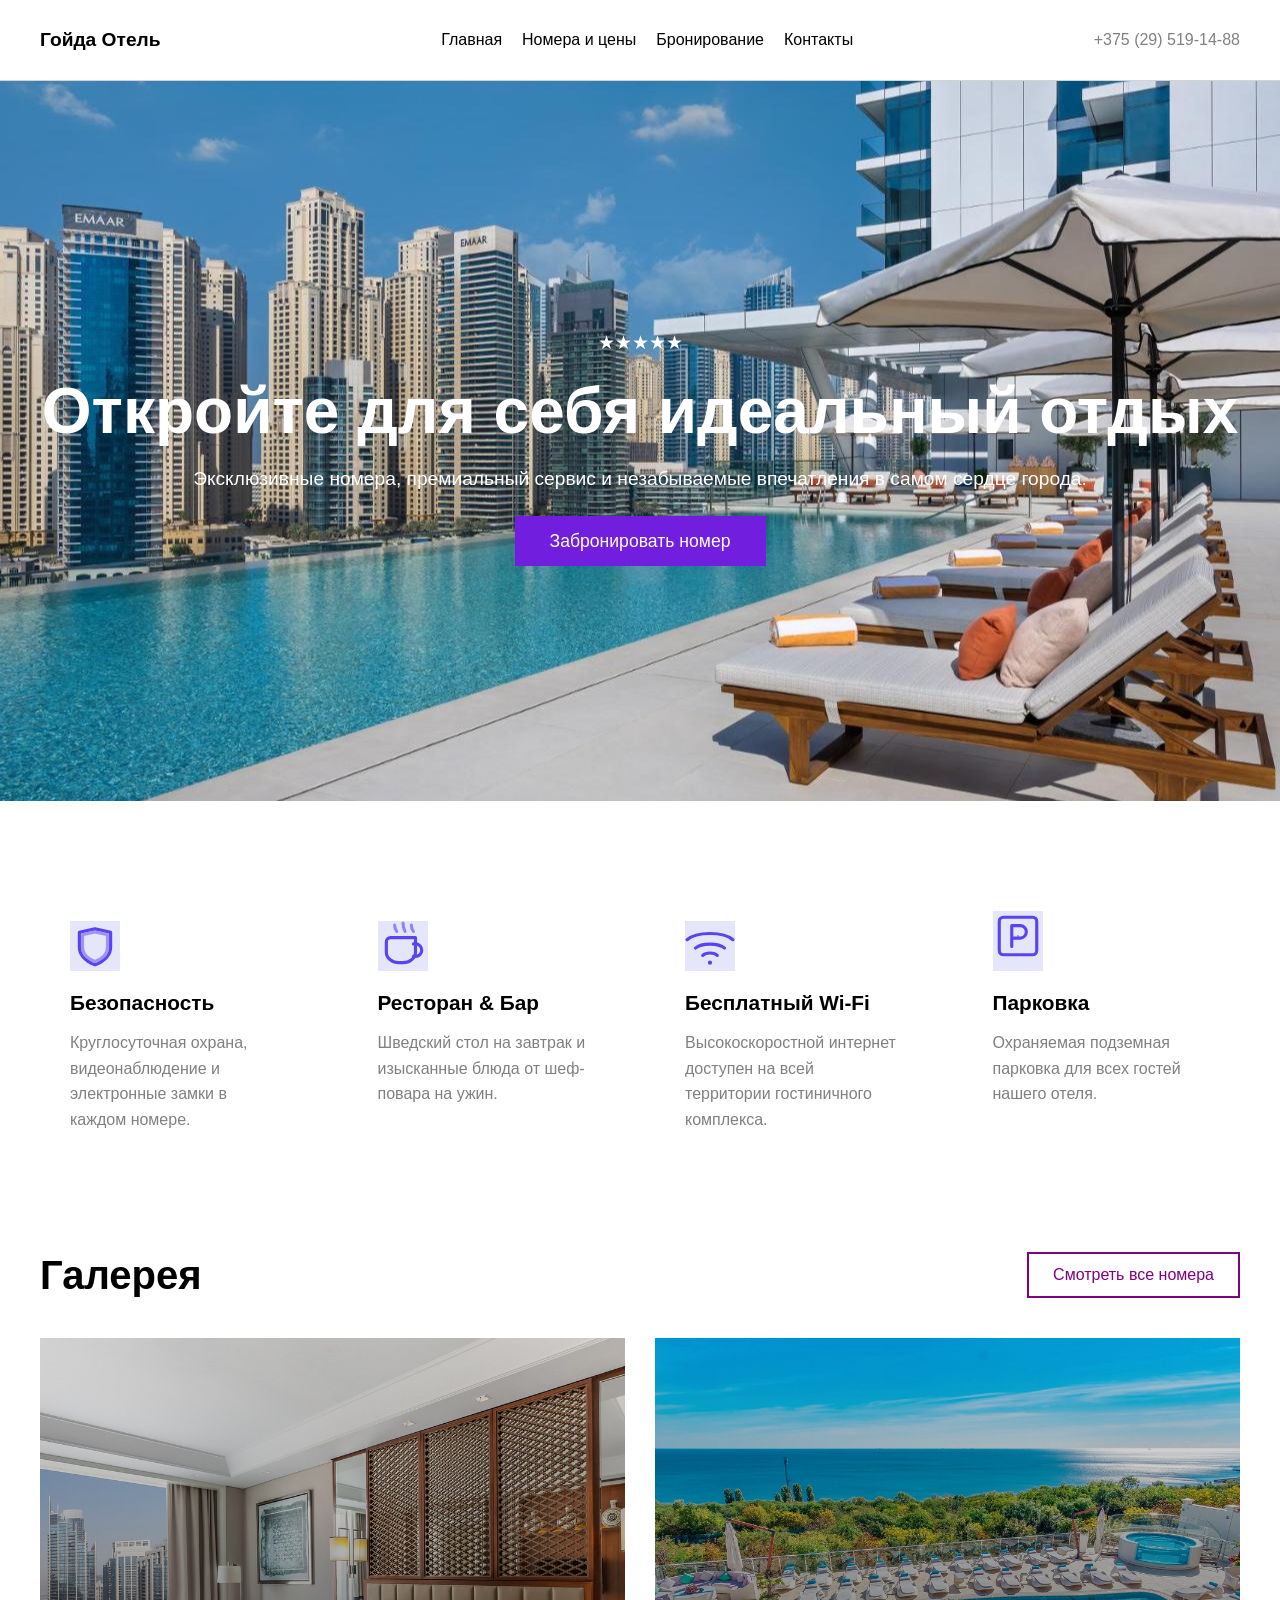
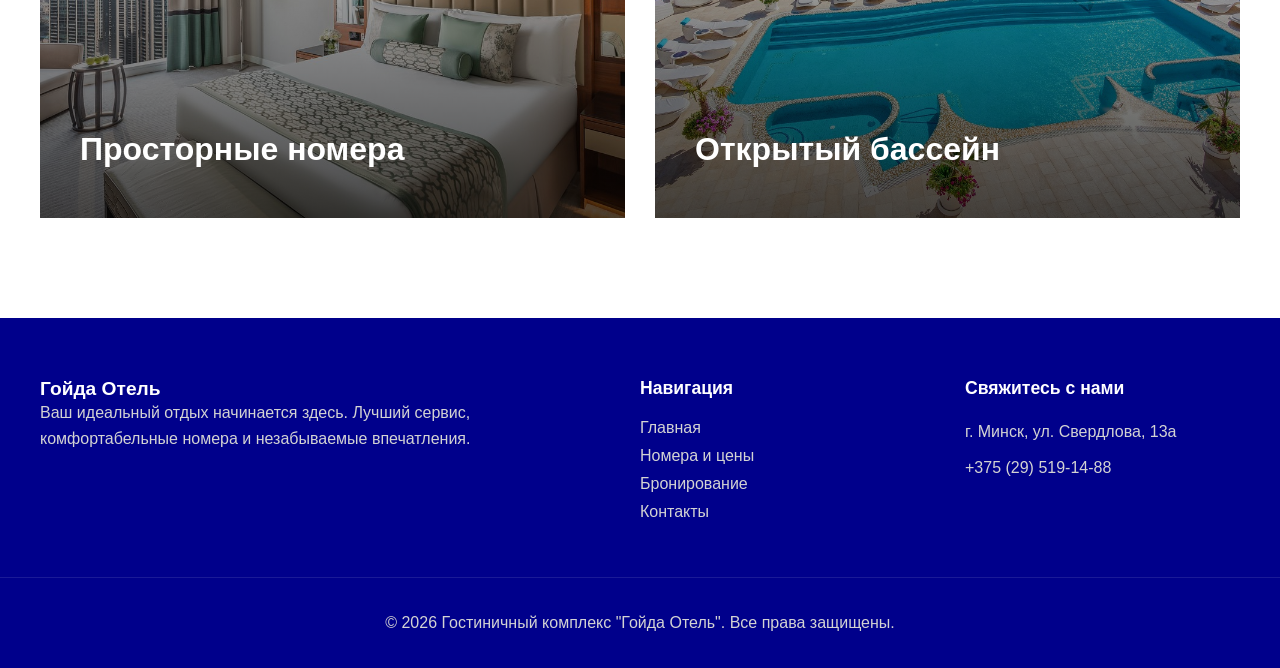
==== index.html @ 668d2824 "Создание репозитория" ====
<!DOCTYPE html>
<html>
<head>
    <meta name="viewport" content="width=device-width, initial-scale=1.0">
    <title>Гостиничный комплекс "Гойда Отель"</title>
    <link rel="stylesheet" href="css/style.css">
</head>
<body>
    <header class="header">
        <div class="container">
            <div class="logo">
                <span class="logo-text" id="logo"></span>
            </div>
            <nav class="nav"><ul id="nav"></ul></nav>
            <div class="contact-info">
                <span id="phone"></span>
            </div>
        </div>
    </header>

    <main>
        <section class="hero">
            <div class="hero-box">
                <div class="rating">★★★★★</div>
                <h1 id="title-hero"></h1>
                <p id="desc-hero"></p>
                <a href="rooms.html" class="btn">Забронировать номер</a>
            </div>
        </section>

        <section class="features container">
            <div class="section-h2">
                <h2 id="title-feat"></h2>
                <p id="desc-feat"></p>
            </div>
            <div class="grid">
                <div class="card">
                    <div class="icon">
    <svg viewBox="0 0 24 24" fill="none" stroke="#5b42f3" stroke-width="1.5" stroke-linecap="round" stroke-linejoin="round">
        <path d="M12 21.05c-5.28-1.96-7.5-5.32-7.5-8.3V5.4l7.5-1.67 7.5 1.67v7.35c0 2.98-2.22 6.34-7.5 8.3z"></path>
        <path d="M12 19.45c-4.63-1.8-6-4.62-6-6.7V6.6l6-1.33 6 1.33v6.15c0 2.08-1.37 4.9-6 6.7z" opacity="0.5"></path>
    </svg>
</div>
                    <h3>Безопасность</h3>
                    <p>Круглосуточная охрана, видеонаблюдение и электронные замки в каждом номере.</p>
                </div>
                <div class="card">
                    <div class="icon">
    <svg viewBox="0 0 24 24" fill="none" stroke="#5b42f3" stroke-width="1.5" stroke-linecap="round" stroke-linejoin="round">
        <path d="M17 8H6a2 2 0 0 0-2 2v5c0 3 3 5 6 5h2c3 0 6-2 6-5V8z"></path>
        <path d="M17 11h1a3 3 0 0 1 0 6h-1"></path>
        <path d="M8 2c0 1.5.5 2.5 1 3" opacity="0.6"></path>
        <path d="M12 1c0 2 .5 3 1 4" opacity="0.6"></path>
        <path d="M16 2c0 1.5.5 2.5 1 3" opacity="0.6"></path>
    </svg>
</div>
                    <h3>Ресторан & Бар</h3>
                    <p>Шведский стол на завтрак и изысканные блюда от шеф-повара на ужин.</p>
                </div>
                <div class="card">
                   <div class="icon">
    <svg viewBox="0 0 24 24" fill="none" stroke="#5b42f3" stroke-width="1.5" stroke-linecap="round" stroke-linejoin="round">
        <path d="M1 9c4.5-4 17.5-4 22 0"></path>
        <path d="M5 13c3-2.5 11-2.5 14 0"></path>
        <path d="M8.5 16.5c1.5-1.5 5.5-1.5 7 0"></path>
        <circle cx="12" cy="20" r="1" fill="#5b42f3" stroke="none"></circle>
    </svg>
</div>
                    <h3>Бесплатный Wi-Fi</h3>
                    <p>Высокоскоростной интернет доступен на всей территории гостиничного комплекса.</p>
                </div>
                <div class="card">
                    <div class="icon">
    <div class="icon">
    <svg viewBox="0 0 24 24" fill="none" stroke="#5b42f3" stroke-width="1.5" stroke-linecap="round" stroke-linejoin="round">
        <rect x="3" y="3" width="18" height="18" rx="2" ry="2"></rect>
        <path d="M9 17V7h4a3 3 0 0 1 0 6H9"></path>
        <circle cx="12" cy="12" r="0.5" fill="#5b42f3" stroke="none" opacity="0.6"></circle>
    </svg>
</div>
</div>
                    <h3>Парковка</h3>
                    <p>Охраняемая подземная парковка для всех гостей нашего отеля.</p>
                </div>
            </div>
        </section>

        <section class="gallery container">
            <div class="gallery-h">
                <h2>Галерея</h2>
                <a href="#" class="link">Смотреть все номера</a>
            </div>
            <div class="grid">
                <div class="card" style="background-image: linear-gradient(to top, rgba(0,0,0,0.7), transparent), url('img/room.jpg');">
                    <h3>Просторные номера</h3>
                </div>
                <div class="card" style="background-image: linear-gradient(to top, rgba(0,0,0,0.7), transparent), url('img/pool.jpg');">
                    <h3>Открытый бассейн</h3>
                </div>
            </div>
        </section>
    </main>

    <footer class="footer">
        <div class="container footer-grid">
            <div class="col">
                <div class="logo">
                    <span id="logo-footer"></span>
                </div>
                <p id="desc-footer" class="text"></p>
            </div>
            <div class="col">
                <h4>Навигация</h4>
                <ul id="nav-footer"></ul>
            </div>
            <div class="col">
                <h4>Свяжитесь с нами</h4>
                <p class="text" id="addr-footer"></p>
                <p class="text" id="phone-footer"></p>
            </div>
        </div>
        <div class="footer-bottom">
            <p id="copy"></p>
        </div>
    </footer>

    <script src="js/main.js"></script>
</body>
</html>
---- css/style.css ----
body {
  margin: 0;
  font-family: "Arial", sans-serif;
  color: black;
  background-color: white;
}

.container {
  max-width: 1200px;
  margin: 0 auto;
  padding: 0 20px;
}

.header {
  background: white;
  padding: 15px 0;
  border-bottom: 1px solid lightgray;
}

.header .container {
  display: -webkit-box;
  display: -ms-flexbox;
  display: flex;
  -webkit-box-pack: justify;
      -ms-flex-pack: justify;
          justify-content: space-between;
  -webkit-box-align: center;
      -ms-flex-align: center;
          align-items: center;
}

.logo {
  display: -webkit-box;
  display: -ms-flexbox;
  display: flex;
  font-weight: bold;
  font-size: 1.2rem;
}

.nav ul {
  display: -webkit-box;
  display: -ms-flexbox;
  display: flex;
  list-style: none;
  gap: 20px;
}

.nav li {
  font-weight: 500;
}

.nav a {
  text-decoration: none;
  color: inherit;
}

.contact-info {
  display: -webkit-box;
  display: -ms-flexbox;
  display: flex;
  -webkit-box-align: center;
      -ms-flex-align: center;
          align-items: center;
  gap: 8px;
  color: gray;
  font-weight: 500;
}

.hero {
  height: 80vh;
  display: -webkit-box;
  display: -ms-flexbox;
  display: flex;
  -webkit-box-align: center;
      -ms-flex-align: center;
          align-items: center;
  -webkit-box-pack: center;
      -ms-flex-pack: center;
          justify-content: center;
  text-align: center;
  background: url("../img/hotel-bg.jpg") no-repeat center/cover;
  color: white;
}

.hero-box {
  font-size: 1.2rem;
}

.hero h1 {
  font-size: 4rem;
  margin: 20px 0;
}

.hero p {
  font-size: 1.2rem;
  margin-bottom: 40px;
}

.btn {
  background: rgb(113, 30, 222);
  color: white;
  border: none;
  padding: 15px 35px;
  font-size: 1.1rem;
  cursor: pointer;
  text-decoration: none;
}

.btn-alt {
  width: 100%;
  padding: 14px;
  border: 2px solid lavender;
  background: transparent;
  color: purple;
  font-weight: 700;
  cursor: pointer;
  text-decoration: none;
}

.grid {
  display: grid;
  grid-template-columns: repeat(auto-fit, minmax(250px, 1fr));
  gap: 30px;
}

#rooms-list {
  grid-template-columns: repeat(auto-fit, minmax(350px, 1fr));
  margin: 50px 0 100px 0;
}

.contacts {
  grid-template-columns: 1fr 1.2fr !important;
  margin-bottom: 100px;
}

.card {
  background: white;
  padding: 40px 30px;
}

.icon {
  width: 50px;
  height: 50px;
  background: lavender;
  display: -webkit-box;
  display: -ms-flexbox;
  display: flex;
  -webkit-box-align: center;
      -ms-flex-align: center;
          align-items: center;
  -webkit-box-pack: center;
      -ms-flex-pack: center;
          justify-content: center;
  margin-bottom: 20px;
}

.card h3 {
  margin: 0 0 15px 0;
  font-size: 1.3rem;
}

.card p {
  color: gray;
  margin: 0;
  line-height: 1.6;
}

.section-h2 {
  text-align: center;
  margin: 80px 0 50px 0;
}

.section-h2 h2 {
  font-size: 2.5rem;
  margin-bottom: 15px;
}

.section-h2 p {
  color: gray;
  font-size: 1.1rem;
  max-width: 600px;
  margin: 0 auto;
}

.features {
  margin-bottom: 80px;
}

.gallery {
  margin-bottom: 100px;
}

.gallery-h {
  display: -webkit-box;
  display: -ms-flexbox;
  display: flex;
  -webkit-box-pack: justify;
      -ms-flex-pack: justify;
          justify-content: space-between;
  -webkit-box-align: end;
      -ms-flex-align: end;
          align-items: flex-end;
  margin-bottom: 40px;
}

.gallery-h h2 {
  font-size: 2.5rem;
  margin: 0;
}

.link {
  color: purple;
  text-decoration: none;
  font-weight: 500;
  padding: 12px 24px;
  border: 2px solid purple;
  display: inline-block;
}

.gallery .grid {
  grid-template-columns: 1fr 1fr;
}

.gallery .card {
  height: 400px;
  background-size: cover;
  background-position: center;
  display: -webkit-box;
  display: -ms-flexbox;
  display: flex;
  -webkit-box-orient: vertical;
  -webkit-box-direction: normal;
      -ms-flex-direction: column;
          flex-direction: column;
  -webkit-box-pack: end;
      -ms-flex-pack: end;
          justify-content: flex-end;
  padding: 40px;
  color: white;
}

.gallery .card h3 {
  font-size: 2rem;
  margin: 0 0 10px 0;
  padding: 0;
}

.gallery .card p {
  margin: 0;
  font-size: 1.1rem;
}

.footer {
  background: darkblue;
  color: white;
  padding: 60px 0 20px 0;
}

.footer-grid {
  display: grid;
  grid-template-columns: 2fr 1fr 1fr;
  gap: 50px;
  margin-bottom: 40px;
}

.col {
  color: white;
}

.col h4 {
  margin: 0 0 20px 0;
  font-size: 1.1rem;
}

.text {
  color: lightgray;
  line-height: 1.6;
  margin: 0 0 10px 0;
}

.footer ul {
  list-style: none;
  padding: 0;
}

.footer li {
  margin-bottom: 10px;
}

.footer a {
  color: lightgray;
  text-decoration: none;
}

.footer-bottom {
  text-align: center;
  padding-top: 20px;
  border-top: 1px solid rgba(255, 255, 255, 0.1);
  color: lightgray;
}

.room-card {
  background: white;
}

#rooms-list .card {
  background: white;
  padding: 0;
}

.img {
  height: 280px;
  background-size: cover;
  background-position: center;
  position: relative;
}

.badge {
  position: absolute;
  top: 20px;
  right: 20px;
  background: white;
  padding: 10px 20px;
  font-weight: 700;
}

.info {
  padding: 30px;
}

.tag {
  color: purple;
  font-weight: 600;
  font-size: 0.9rem;
  display: block;
  margin-bottom: 12px;
  background: lavender;
  width: -webkit-fit-content;
  width: -moz-fit-content;
  width: fit-content;
  padding: 4px 12px;
}

.info h3 {
  margin: 0 0 15px 0;
  font-size: 1.6rem;
  color: black;
}

.info p {
  color: gray;
  line-height: 1.6;
  margin-bottom: 25px;
  height: 75px;
  overflow: hidden;
}

.form {
  background: white;
  padding: 40px;
}

.form h3 {
  margin-bottom: 30px;
  font-size: 1.5rem;
}

.row {
  display: -webkit-box;
  display: -ms-flexbox;
  display: flex;
}

.group {
  -webkit-box-flex: 1;
      -ms-flex: 1;
          flex: 1;
}

.group label {
  display: block;
  margin-bottom: 8px;
  font-weight: 500;
}

.group input,
.group textarea {
  width: 100%;
  padding: 12px 16px;
  border: 1px solid lightgray;
  background: whitesmoke;
  font-family: inherit;
}

.form button {
  width: 100%;
  padding: 14px;
  border: 2px solid lavender;
  background: transparent;
  color: purple;
  font-weight: 700;
  cursor: pointer;
}

.item {
  display: -webkit-box;
  display: -ms-flexbox;
  display: flex;
  gap: 20px;
  margin-bottom: 25px;
}

.item strong {
  display: block;
  margin-bottom: 4px;
}

.item p,
.item div {
  color: gray;
  margin: 0;
  font-size: 0.95rem;
  line-height: 1.5;
}

@media (max-width: 1024px) {
  .hero h1 {
    font-size: 3rem;
  }
  .hero p {
    font-size: 1rem;
  }
  .section-h2 h2 {
    font-size: 2rem;
  }
  .grid {
    grid-template-columns: repeat(auto-fit, minmax(200px, 1fr));
  }
  .gallery .grid {
    grid-template-columns: 1fr;
  }
}
@media (max-width: 768px) {
  .header .nav ul {
    display: none;
  }
  .hero {
    height: 60vh;
    padding: 20px;
  }
  .hero h1 {
    font-size: 2.5rem;
  }
  .hero p {
    font-size: 0.9rem;
  }
  .btn {
    padding: 12px 25px;
    font-size: 1rem;
  }
  .room-grid {
    grid-template-columns: 1fr;
  }
  .grid {
    grid-template-columns: 1fr;
  }
  .footer-grid {
    grid-template-columns: 1fr;
  }
  .row {
    -webkit-box-orient: vertical;
    -webkit-box-direction: normal;
        -ms-flex-direction: column;
            flex-direction: column;
  }
}/*# sourceMappingURL=style.css.map */
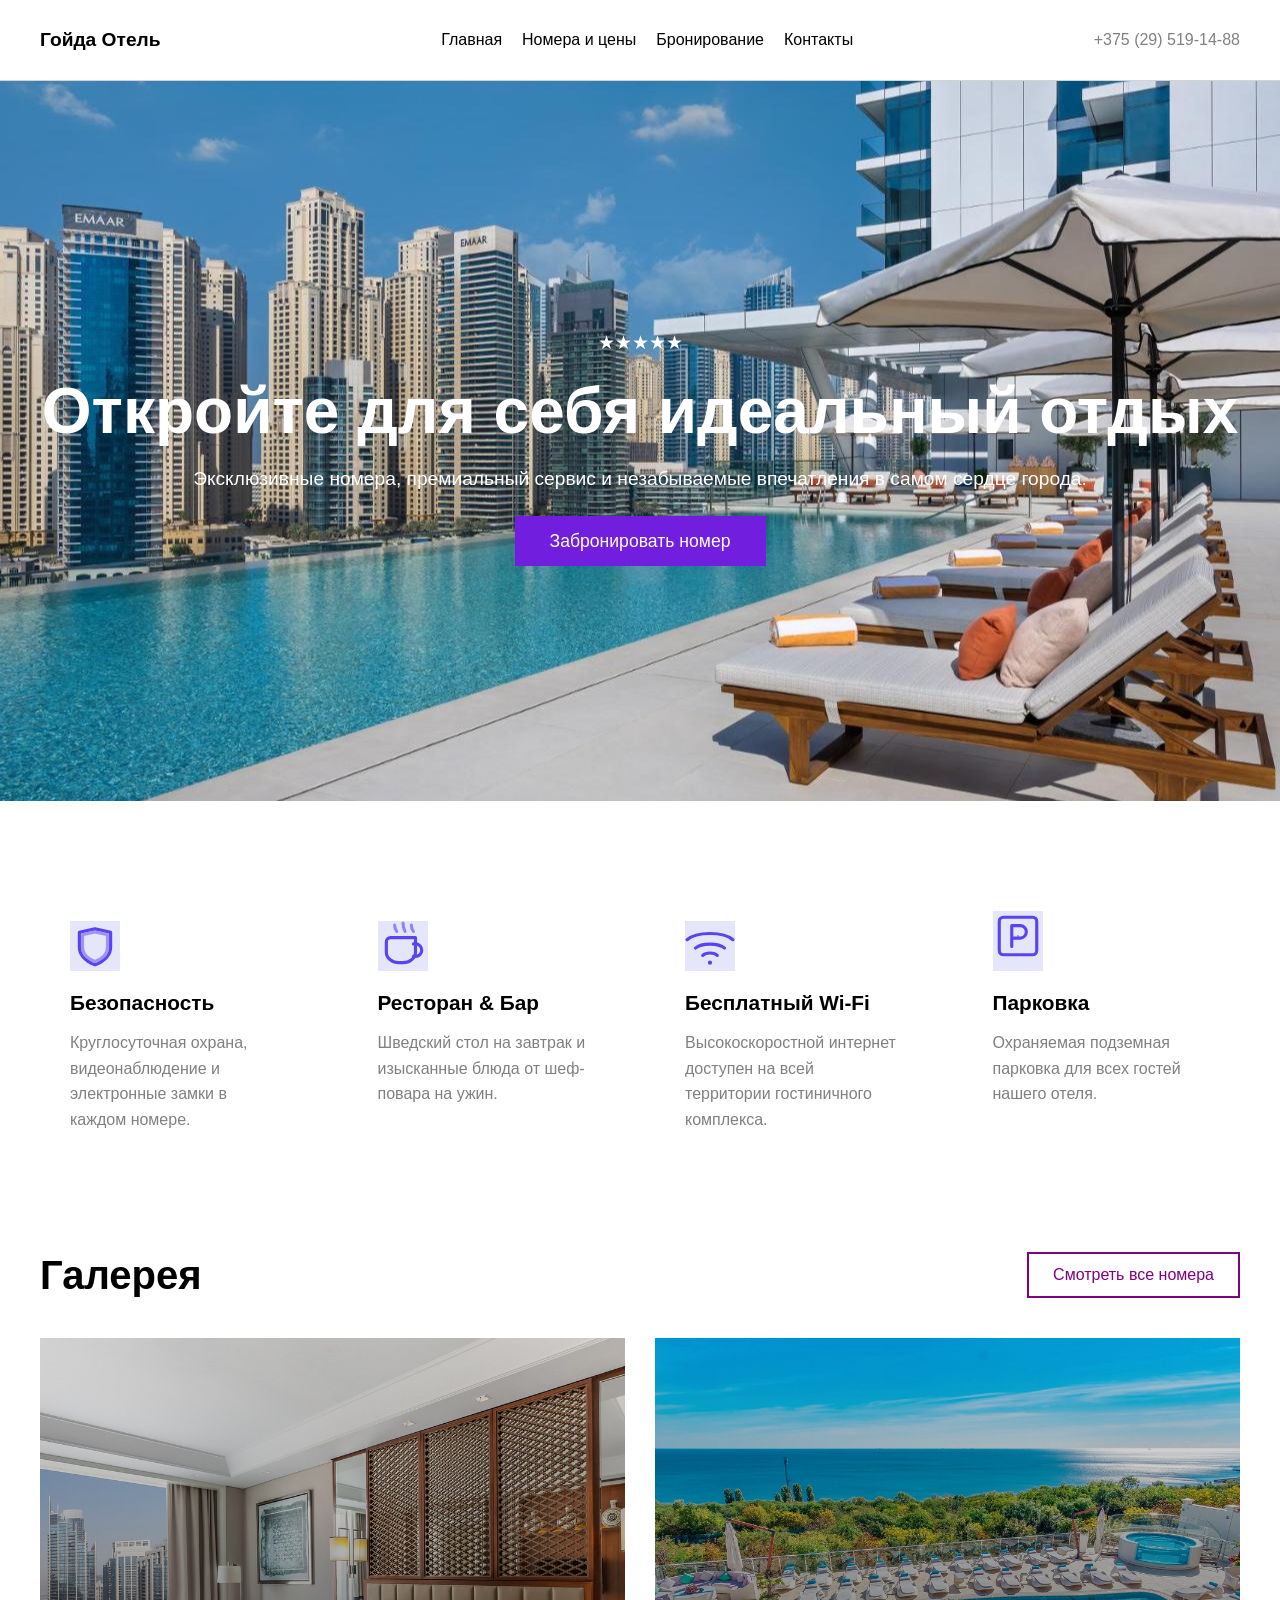
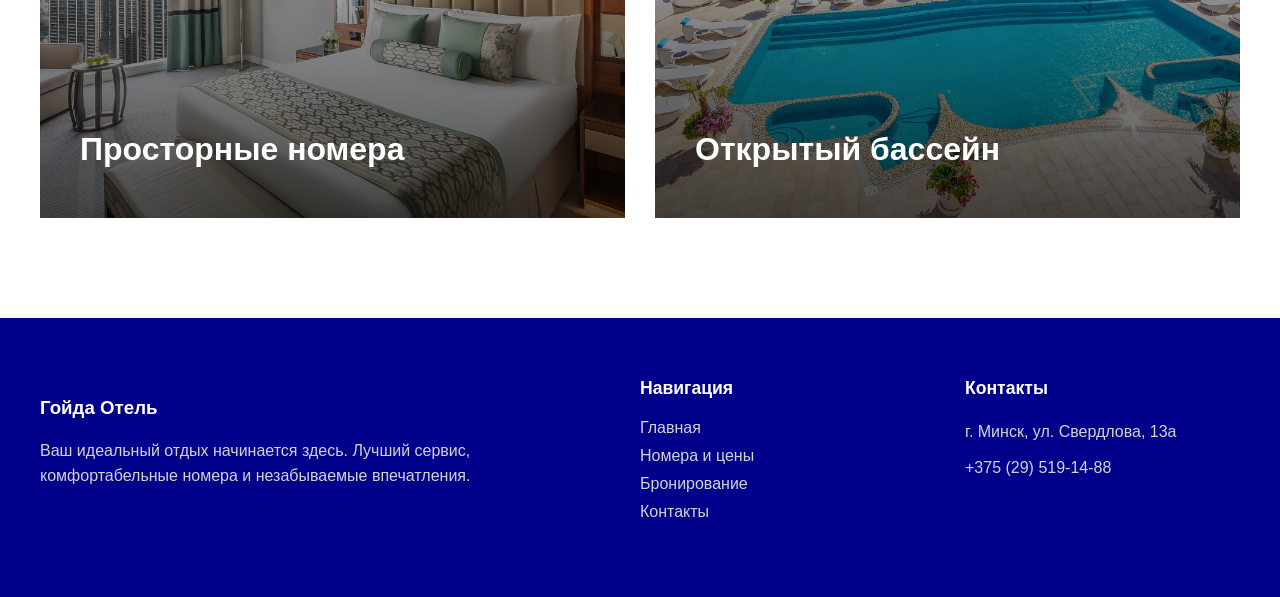
==== commit a08e391a: "Удаление лиших элементов" ====
--- a/index.html
+++ b/index.html
@@ -88,7 +88,7 @@
         <section class="gallery container">
             <div class="gallery-h">
                 <h2>Галерея</h2>
-                <a href="#" class="link">Смотреть все номера</a>
+                <a href="rooms.html" class="link">Смотреть все номера</a>
             </div>
             <div class="grid">
                 <div class="card" style="background-image: linear-gradient(to top, rgba(0,0,0,0.7), transparent), url('img/room.jpg');">
@@ -104,9 +104,7 @@
     <footer class="footer">
         <div class="container footer-grid">
             <div class="col">
-                <div class="logo">
-                    <span id="logo-footer"></span>
-                </div>
+                <h3 id="logo-footer"></h3>
                 <p id="desc-footer" class="text"></p>
             </div>
             <div class="col">
@@ -114,13 +112,10 @@
                 <ul id="nav-footer"></ul>
             </div>
             <div class="col">
-                <h4>Свяжитесь с нами</h4>
-                <p class="text" id="addr-footer"></p>
-                <p class="text" id="phone-footer"></p>
+                <h4>Контакты</h4>
+                <p id="addr-footer" class="text"></p>
+                <p id="phone-footer" class="text"></p>
             </div>
-        </div>
-        <div class="footer-bottom">
-            <p id="copy"></p>
         </div>
     </footer>
 
--- a/css/style.css
+++ b/css/style.css
@@ -290,13 +290,6 @@
 .footer a {
   color: lightgray;
   text-decoration: none;
-}
-
-.footer-bottom {
-  text-align: center;
-  padding-top: 20px;
-  border-top: 1px solid rgba(255, 255, 255, 0.1);
-  color: lightgray;
 }
 
 .room-card {
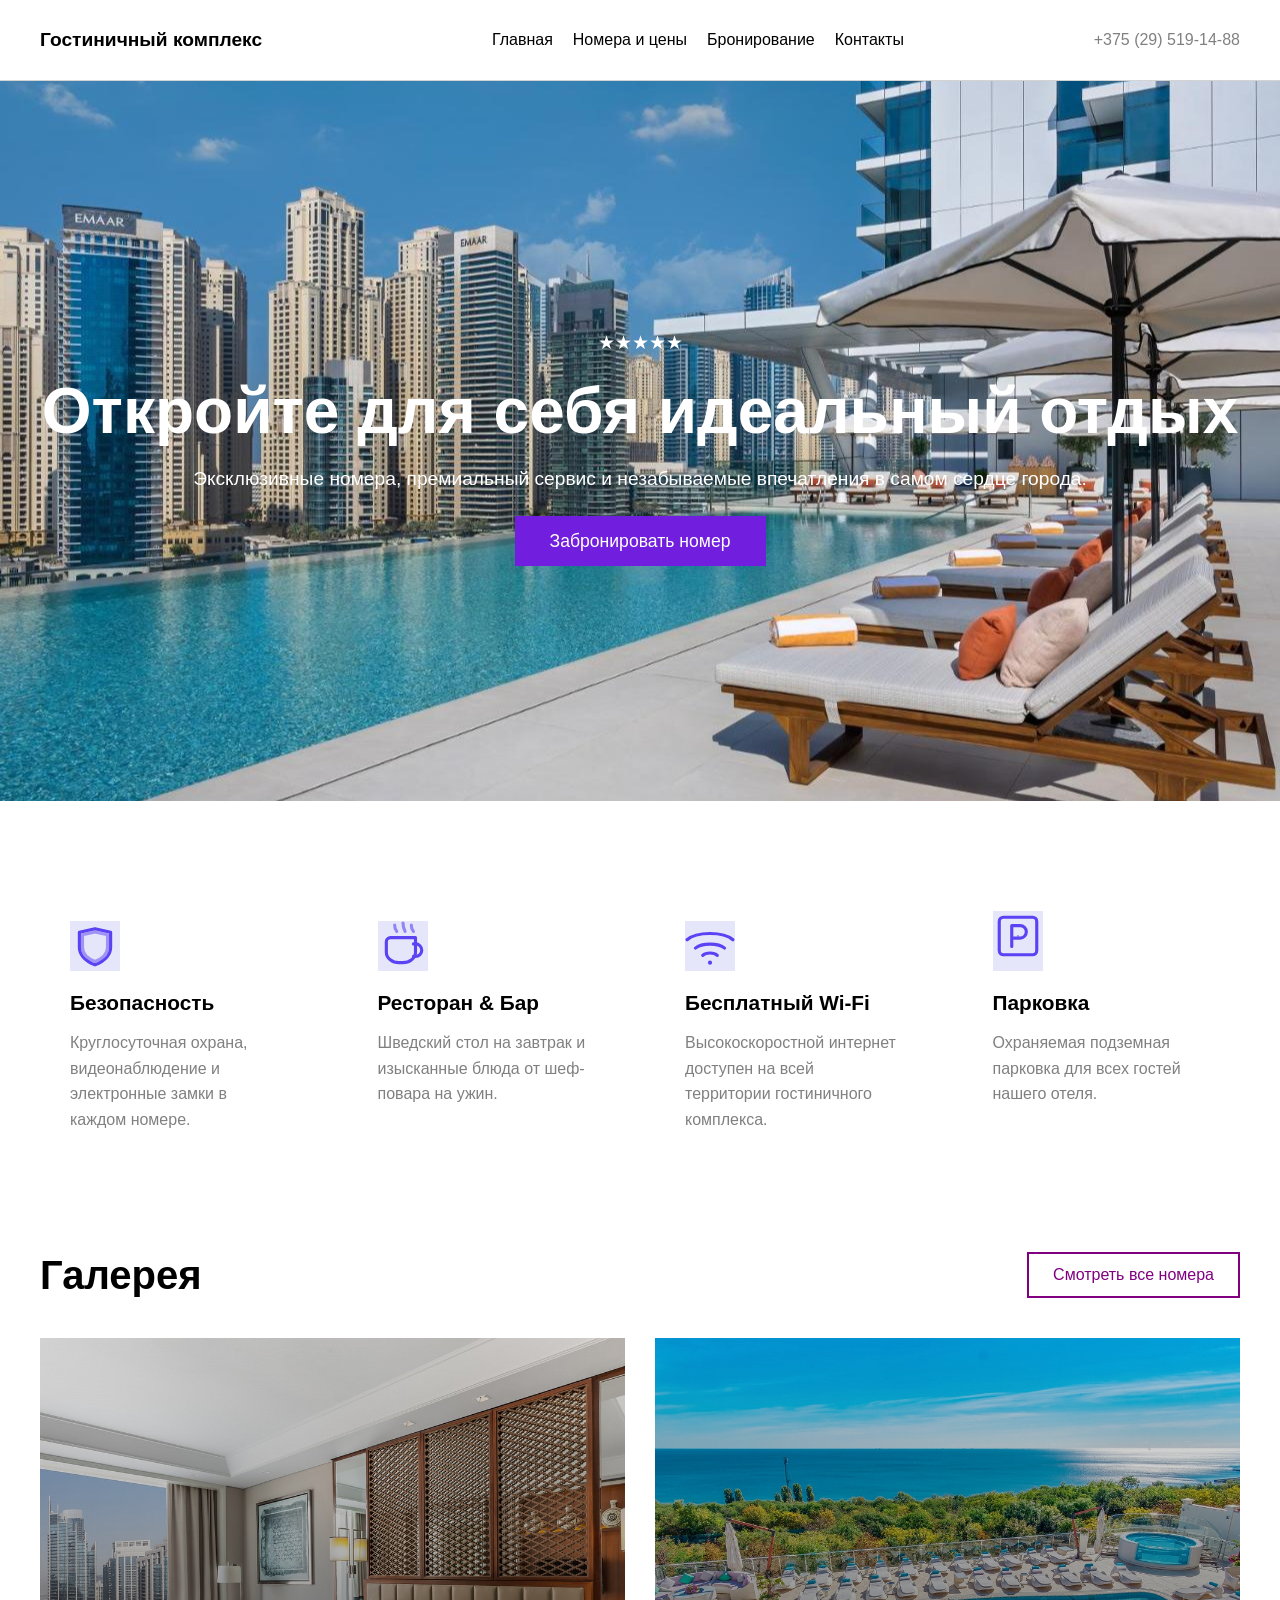
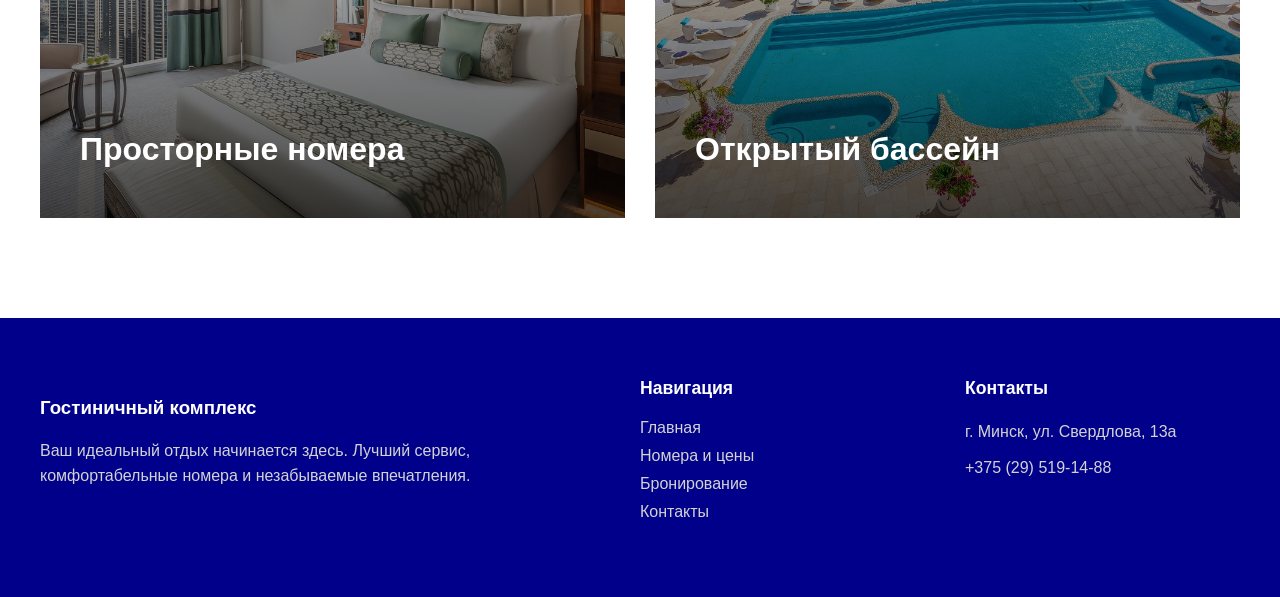
==== commit 7ee85bdf: "Добавлено бургер-меню" ====
--- a/index.html
+++ b/index.html
@@ -7,16 +7,22 @@
 </head>
 <body>
     <header class="header">
-        <div class="container">
-            <div class="logo">
-                <span class="logo-text" id="logo"></span>
-            </div>
-            <nav class="nav"><ul id="nav"></ul></nav>
-            <div class="contact-info">
-                <span id="phone"></span>
-            </div>
+    <div class="container">
+        <div class="logo">
+            <span class="logo-text" id="logo"></span>
         </div>
-    </header>
+        <input type="checkbox" id="burger-toggle" class="burger-checkbox">
+        <nav class="nav"><ul id="nav"></ul></nav>
+        <div class="contact-info">
+            <span id="phone"></span>
+        </div>
+        <label for="burger-toggle" class="burger-btn">
+            <span></span>
+            <span></span>
+            <span></span>
+        </label>
+    </div>
+</header>
 
     <main>
         <section class="hero">
--- a/css/style.css
+++ b/css/style.css
@@ -416,6 +416,27 @@
   line-height: 1.5;
 }
 
+.burger-checkbox {
+  display: none;
+}
+
+.burger-btn {
+  display: none;
+  -webkit-box-orient: vertical;
+  -webkit-box-direction: normal;
+      -ms-flex-direction: column;
+          flex-direction: column;
+  gap: 6px;
+  cursor: pointer;
+  width: 30px;
+}
+
+.burger-btn span {
+  display: block;
+  height: 3px;
+  background: black;
+}
+
 @media (max-width: 1024px) {
   .hero h1 {
     font-size: 3rem;
@@ -434,36 +455,57 @@
   }
 }
 @media (max-width: 768px) {
+  .header {
+    position: relative;
+  }
+  .contact-info {
+    display: none;
+  }
+  .burger-btn {
+    display: -webkit-box;
+    display: -ms-flexbox;
+    display: flex;
+  }
+  .header .nav {
+    position: absolute;
+    top: 100%;
+    left: 0;
+    width: 100%;
+    background: white;
+    border-bottom: 1px solid lightgray;
+    z-index: 10;
+    display: none;
+  }
   .header .nav ul {
-    display: none;
-  }
-  .hero {
-    height: 60vh;
-    padding: 20px;
-  }
-  .hero h1 {
-    font-size: 2.5rem;
-  }
-  .hero p {
-    font-size: 0.9rem;
-  }
-  .btn {
-    padding: 12px 25px;
-    font-size: 1rem;
-  }
-  .room-grid {
-    grid-template-columns: 1fr;
-  }
-  .grid {
-    grid-template-columns: 1fr;
-  }
-  .footer-grid {
-    grid-template-columns: 1fr;
-  }
-  .row {
+    display: -webkit-box;
+    display: -ms-flexbox;
+    display: flex;
     -webkit-box-orient: vertical;
     -webkit-box-direction: normal;
         -ms-flex-direction: column;
             flex-direction: column;
+    padding: 20px 0;
+    margin: 0;
+    -webkit-box-align: center;
+        -ms-flex-align: center;
+            align-items: center;
+    gap: 15px;
+  }
+  .burger-checkbox:checked ~ .nav {
+    display: block;
+  }
+  .hero {
+    height: 60vh;
+    padding: 20px;
+  }
+  .hero h1 {
+    font-size: 2.5rem;
+  }
+  .grid, .footer-grid, .row {
+    -webkit-box-orient: vertical;
+    -webkit-box-direction: normal;
+        -ms-flex-direction: column;
+            flex-direction: column;
+    grid-template-columns: 1fr;
   }
 }/*# sourceMappingURL=style.css.map */
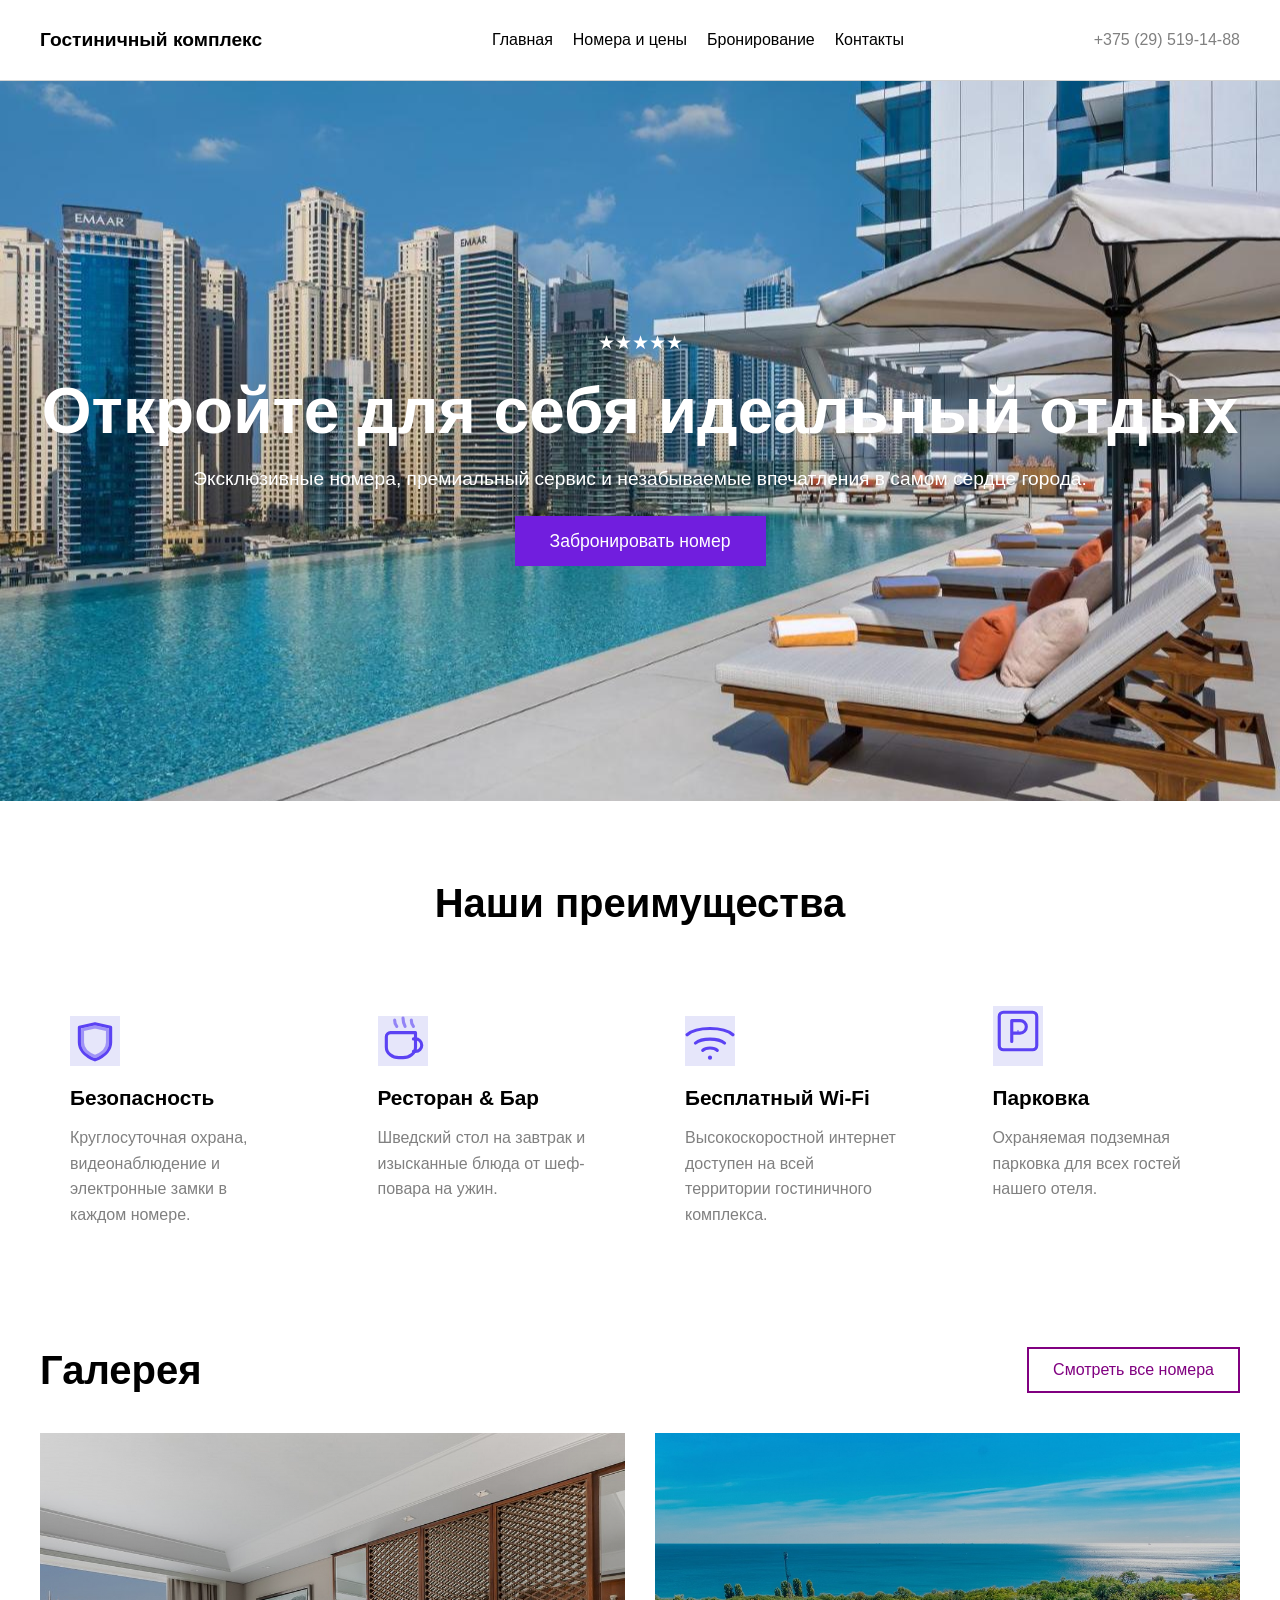
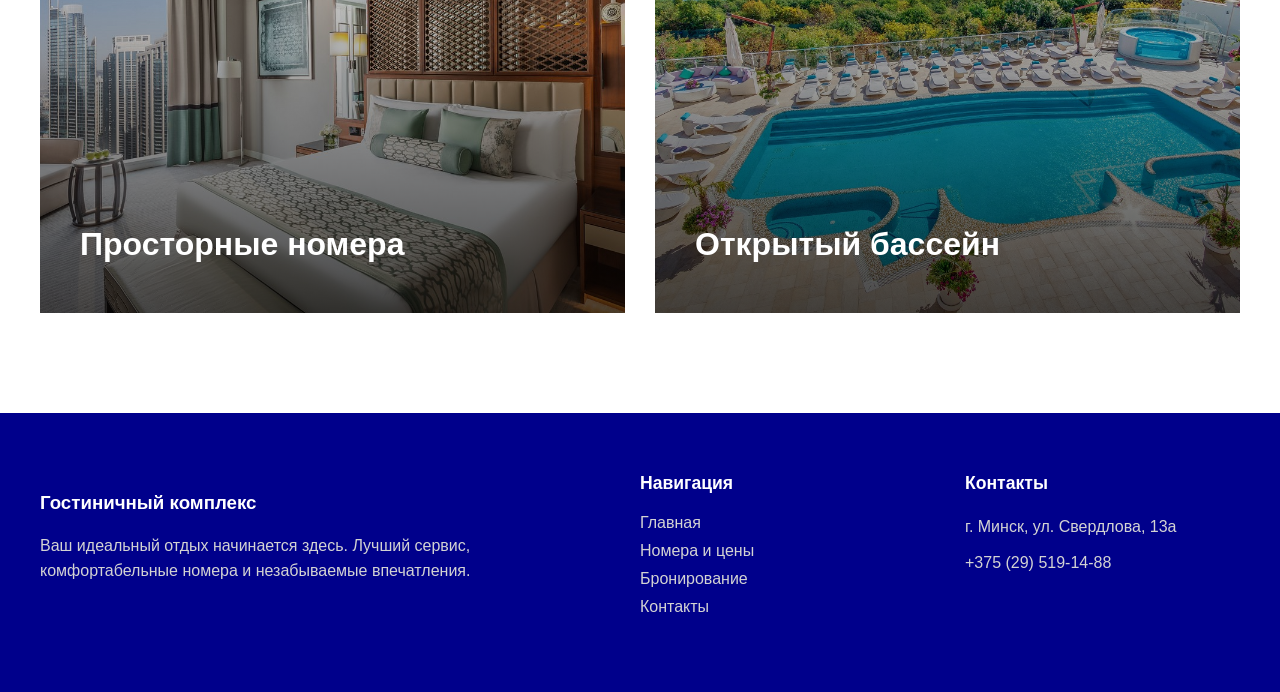
==== commit b7afe7dd: "Исправлениы ошибки, найденные при тестировании" ====
--- a/index.html
+++ b/index.html
@@ -1,8 +1,9 @@
 <!DOCTYPE html>
-<html>
+<html lang="ru">
 <head>
+    <meta charset="UTF-8">
     <meta name="viewport" content="width=device-width, initial-scale=1.0">
-    <title>Гостиничный комплекс "Гойда Отель"</title>
+    <title>Гостиничный комплекс</title>
     <link rel="stylesheet" href="css/style.css">
 </head>
 <body>
@@ -28,7 +29,7 @@
         <section class="hero">
             <div class="hero-box">
                 <div class="rating">★★★★★</div>
-                <h1 id="title-hero"></h1>
+                <h1 id="title-hero">Гостиничный комплекс</h1>
                 <p id="desc-hero"></p>
                 <a href="rooms.html" class="btn">Забронировать номер</a>
             </div>
@@ -36,7 +37,7 @@
 
         <section class="features container">
             <div class="section-h2">
-                <h2 id="title-feat"></h2>
+                <h2 id="title-feat">Наши преимущества</h2>
                 <p id="desc-feat"></p>
             </div>
             <div class="grid">
@@ -64,7 +65,7 @@
                     <p>Шведский стол на завтрак и изысканные блюда от шеф-повара на ужин.</p>
                 </div>
                 <div class="card">
-                   <div class="icon">
+                    <div class="icon">
     <svg viewBox="0 0 24 24" fill="none" stroke="#5b42f3" stroke-width="1.5" stroke-linecap="round" stroke-linejoin="round">
         <path d="M1 9c4.5-4 17.5-4 22 0"></path>
         <path d="M5 13c3-2.5 11-2.5 14 0"></path>
@@ -110,7 +111,7 @@
     <footer class="footer">
         <div class="container footer-grid">
             <div class="col">
-                <h3 id="logo-footer"></h3>
+                <h3 id="logo-footer">Гостиничный комплекс</h3>
                 <p id="desc-footer" class="text"></p>
             </div>
             <div class="col">
